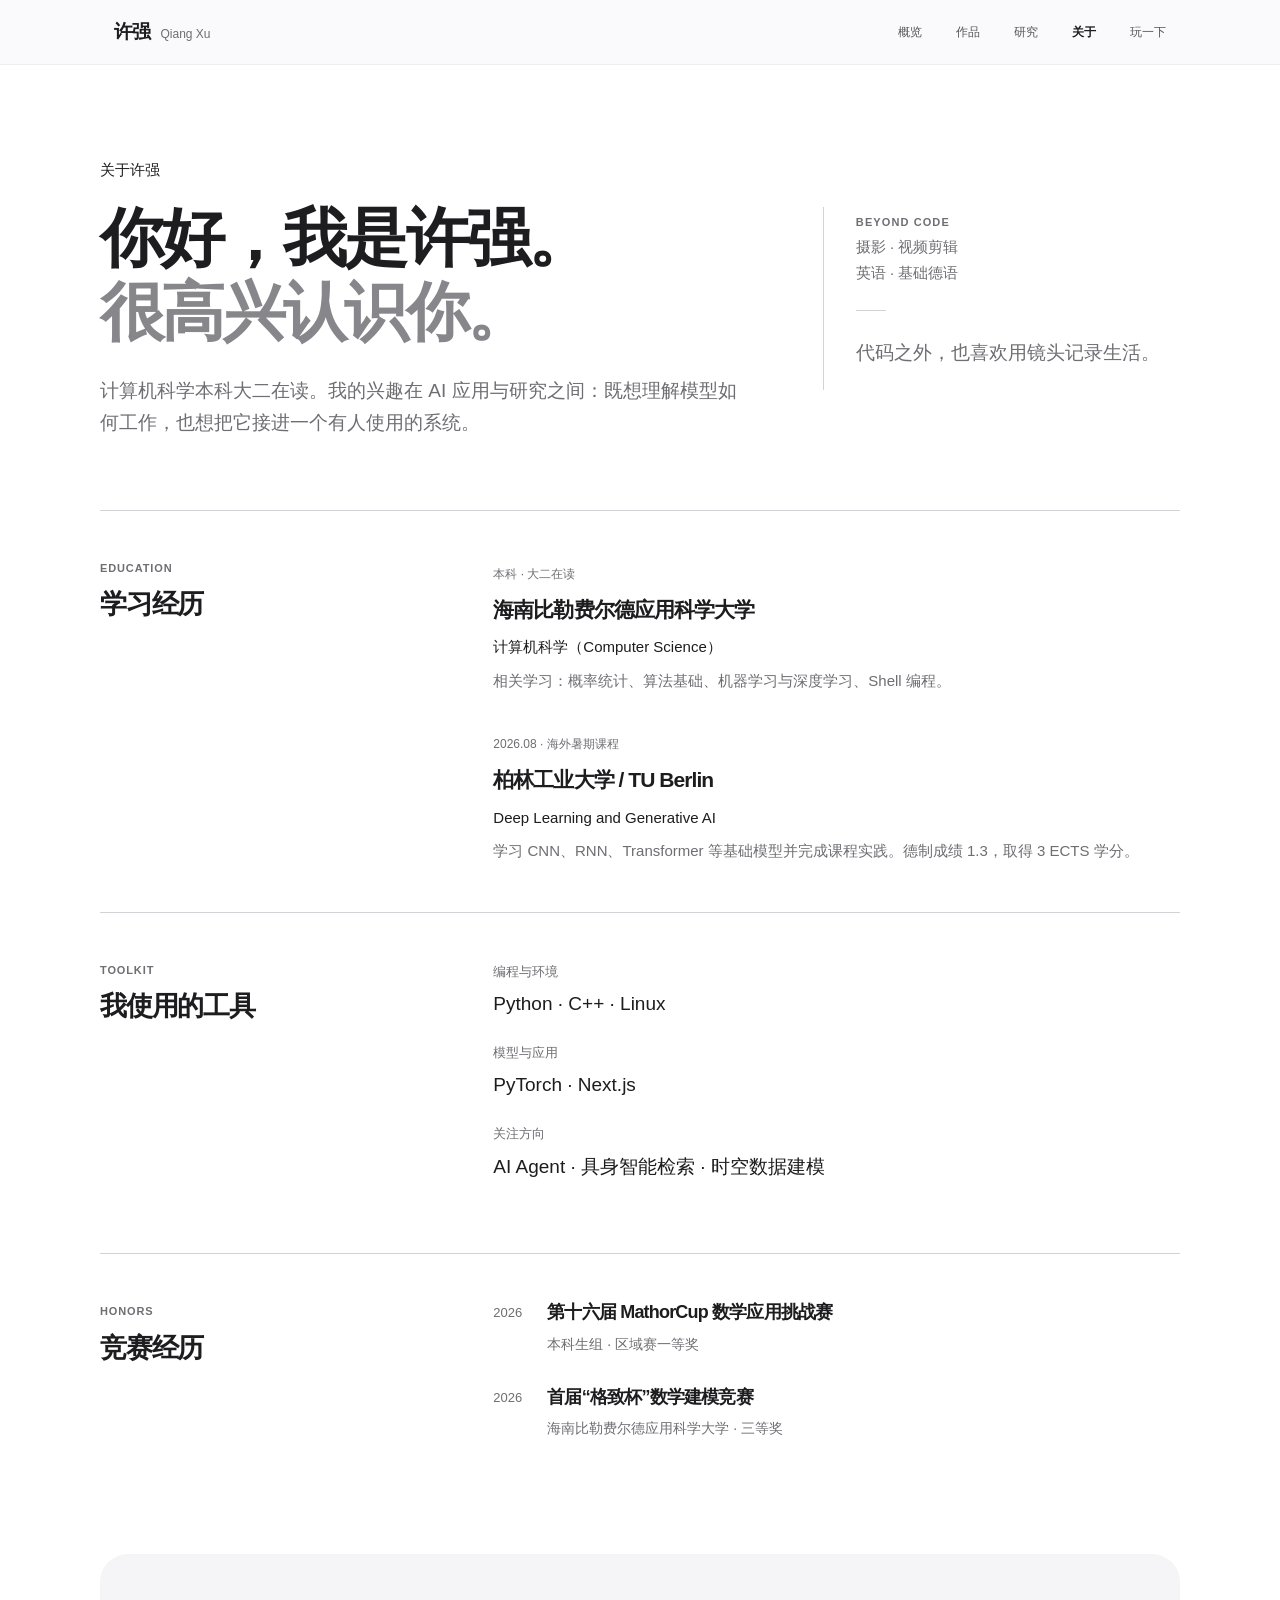
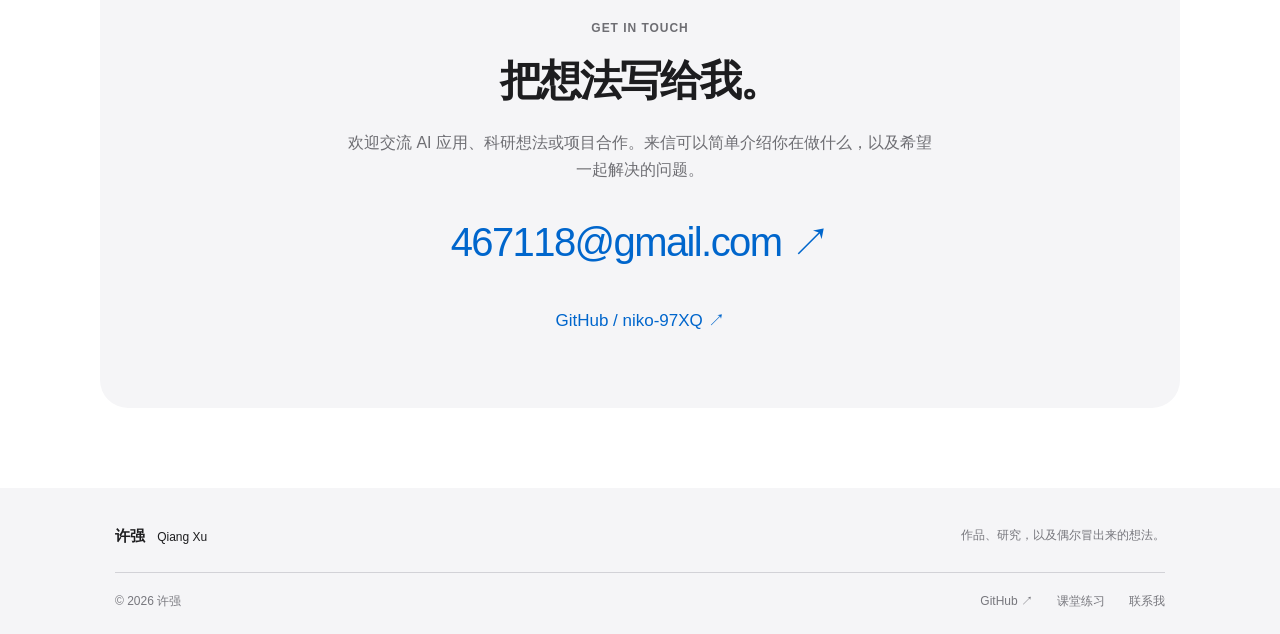
==== about.html @ f62426d3 "Prepare current personal website for Learning HTML submission" ====
<!DOCTYPE html>
<html lang="zh-CN">
<head>
  <meta charset="UTF-8">
  <meta name="viewport" content="width=device-width, initial-scale=1.0">
  <meta name="description" content="许强的教育背景、柏林工业大学暑期课程、数学建模竞赛经历、技术技能与联系方式。">
  <meta name="theme-color" content="#fafafc">
  <meta property="og:title" content="关于我 · 许强 Qiang Xu">
  <meta property="og:description" content="许强的教育背景、柏林工业大学暑期课程、数学建模竞赛经历、技术技能与联系方式。">
  <meta property="og:type" content="website">
  <meta property="og:image" content="https://raw.githubusercontent.com/niko-97XQ/webproject/main/images/og-image.jpg">
  <meta name="twitter:card" content="summary_large_image">
  <title>关于我 · 许强 Qiang Xu</title>
  <link rel="icon" href="favicon-32.png" sizes="32x32">
  <link rel="apple-touch-icon" href="apple-touch-icon.png">
  <link rel="stylesheet" href="style.css">
</head>
<body>
  <a class="skip-link" href="#main">跳到主要内容</a>
  <header id="site-header"></header>
  <main id="main">
<header class="page-heading about-heading"><div><p class="eyebrow">关于许强</p><h1>你好，我是许强。<br><span>很高兴认识你。</span></h1><p>计算机科学本科大二在读。我的兴趣在 AI 应用与研究之间：既想理解模型如何工作，也想把它接进一个有人使用的系统。</p></div><div class="about-note"><span class="eyebrow">BEYOND CODE</span><p>摄影 · 视频剪辑<br>英语 · 基础德语</p><span class="small-rule" aria-hidden="true"></span><p>代码之外，也喜欢用镜头记录生活。</p></div></header>
<section class="about-section" data-reveal><div><p class="eyebrow">EDUCATION</p><h2>学习经历</h2></div><div class="timeline"><article><span class="timeline-date">本科 · 大二在读</span><h3>海南比勒费尔德应用科学大学</h3><p>计算机科学（Computer Science）</p><p class="muted">相关学习：概率统计、算法基础、机器学习与深度学习、Shell 编程。</p></article><article><span class="timeline-date">2026.08 · 海外暑期课程</span><h3>柏林工业大学 / TU Berlin</h3><p lang="en">Deep Learning and Generative AI</p><p class="muted">学习 CNN、RNN、Transformer 等基础模型并完成课程实践。德制成绩 1.3，取得 3 ECTS 学分。</p></article></div></section>
<section class="about-section" data-reveal><div><p class="eyebrow">TOOLKIT</p><h2>我使用的工具</h2></div><dl class="skill-list"><div><dt>编程与环境</dt><dd>Python · C++ · Linux</dd></div><div><dt>模型与应用</dt><dd>PyTorch · Next.js</dd></div><div><dt>关注方向</dt><dd>AI Agent · 具身智能检索 · 时空数据建模</dd></div></dl></section>
<section class="about-section" data-reveal><div><p class="eyebrow">HONORS</p><h2>竞赛经历</h2></div><div class="honors"><article><span class="award-year">2026</span><div><h3>第十六届 MathorCup 数学应用挑战赛</h3><p>本科生组 · 区域赛一等奖</p></div></article><article><span class="award-year">2026</span><div><h3>首届“格致杯”数学建模竞赛</h3><p>海南比勒费尔德应用科学大学 · 三等奖</p></div></article></div></section>
<section class="contact-section" id="contact"><p class="eyebrow">GET IN TOUCH</p><h2>把想法写给我。</h2><p>欢迎交流 AI 应用、科研想法或项目合作。来信可以简单介绍你在做什么，以及希望一起解决的问题。</p><a class="email-link" href="mailto:467118@gmail.com">467118@gmail.com <span aria-hidden="true">↗</span></a><a class="text-link" href="https://github.com/niko-97XQ">GitHub / niko-97XQ ↗</a></section></main>
  <footer id="site-footer"></footer>
  <script src="nav.js" defer></script><script src="motion.js" defer></script>
</body>
</html>
---- style.css ----
/* Web Technologies：所有页面共用一份基础样式，再用 class 区分模块。 */
:root { --ink:#1d1d1f; --muted:#6e6e73; --paper:#fff; --soft:#f5f5f7; --line:#d2d2d7; --blue:#0066cc; --display:-apple-system,BlinkMacSystemFont,"Segoe UI","Microsoft YaHei",sans-serif; --body:-apple-system,BlinkMacSystemFont,"Segoe UI","PingFang SC","Microsoft YaHei",sans-serif; }
* { box-sizing:border-box; }
html { scroll-behavior:smooth; scroll-padding-top:90px; }
body { margin:0; color:var(--ink); background:var(--paper); font-family:var(--body); font-size:16px; line-height:1.7; -webkit-font-smoothing:antialiased; }
button,a { -webkit-tap-highlight-color:transparent; }
a { color:inherit; text-decoration:none; }
button { font:inherit; }
img,svg { max-width:100%; }
img { display:block; height:auto; }
[hidden] { display:none!important; }
h1,h2,h3,p { margin:0; }
h1,h2,h3 { font-family:var(--display); line-height:1.16; letter-spacing:-.045em; font-weight:650; text-wrap:balance; }
ul { margin:0; padding:0; list-style:none; }
:focus-visible { outline:3px solid #0071e3; outline-offset:5px; border-radius:4px; }
::selection { background:#cce5ff; }
.skip-link { position:fixed; top:-80px; left:16px; z-index:100; background:var(--ink); color:#fff; padding:10px 20px; }
.skip-link:focus { top:12px; }
#site-header { position:sticky; top:0; z-index:20; background:rgba(250,250,252,.86); backdrop-filter:blur(22px) saturate(180%); -webkit-backdrop-filter:blur(22px) saturate(180%); border-bottom:1px solid #0000000c; min-height:64px; }
.site-nav { max-width:1100px; margin:auto; padding:0 24px; min-height:64px; display:flex; align-items:center; justify-content:space-between; gap:32px; }
.logo { display:flex; align-items:baseline; gap:10px; font-size:19px; font-weight:650; letter-spacing:-.04em; white-space:nowrap; }
.logo span { font-size:12px; font-weight:400; color:var(--muted); letter-spacing:0; }
.links { display:flex; align-items:center; gap:34px; font-size:12px; }
.links a { min-height:44px; display:flex; align-items:center; color:#55555b; transition:color .2s; }
.links a:hover,.links a[aria-current=page] { color:var(--ink); }
.links a[aria-current=page] { font-weight:650; }
main { width:min(1080px,calc(100% - 64px)); margin-inline:auto; }
.home-page main { width:100%; }
.button { display:inline-flex; justify-content:center; align-items:center; min-height:46px; padding:10px 25px; border-radius:28px; font-size:15px; transition:background .2s,transform .2s; }
.primary { color:white; background:#0071e3; }
.primary:hover { background:#0077ed; transform:translateY(-2px); }
.text-link { display:inline-flex; align-items:center; gap:8px; color:var(--blue); min-height:44px; font-size:17px; }
.text-link:hover { text-decoration:underline; text-underline-offset:4px; }
.text-link span { font-family:Arial,sans-serif; font-size:1.25em; }
.eyebrow { font-size:15px; font-weight:550; letter-spacing:0; margin-bottom:18px; }
.muted,.fine-print { color:var(--muted); }
.fine-print { font-size:12px; margin-top:12px; }
.intro { overflow:hidden; text-align:center; background:linear-gradient(#fafafc,#f5f5f7); padding:72px 24px 54px; }
.intro-name { font-size:18px; font-weight:550; margin-bottom:20px; }
.intro h1 { font-size:clamp(58px,6.9vw,96px); line-height:1.08; letter-spacing:-.065em; font-weight:700; }
.intro h1 span { color:#86868b; }
.intro-summary { font-size:20px; line-height:1.6; color:var(--muted); margin-top:27px; }
.intro-links { display:flex; justify-content:center; align-items:center; gap:28px; margin:26px 0 60px; }
.desktop-object { width:min(880px,94%); margin:0 auto; perspective:1400px; }
.display-frame { width:88%; margin:auto; background:#17181b; padding:12px 12px 15px; border:2px solid #6d6d74; border-bottom:0; border-radius:22px 22px 0 0; box-shadow:0 10px 40px #00000012; transform:rotateX(2deg); transform-origin:bottom; }
.demo-window { border-radius:10px 10px 0 0; overflow:hidden; background:#f2f3f5; text-align:left; }
.window-bar { display:flex; align-items:center; justify-content:space-between; padding:10px 14px; background:#e9e9ed; font-size:9px; color:#5a5a61; }
.window-dots { display:flex; gap:5px; }
.window-dots i { width:6px; height:6px; background:#c5c5ca; border-radius:50%; }
.window-dots i:first-child { background:#f8958d; }.window-dots i:nth-child(2) { background:#e7c875; }.window-dots i:last-child { background:#99cfa0; }
.window-caption { font-size:8px; color:#68686d; }
.demo-workspace { display:grid; grid-template-columns:150px 1fr; min-height:326px; }
.demo-sidebar { display:flex; flex-direction:column; gap:16px; background:#eeeff2; padding:24px 14px; font-size:10px; color:#75757b; }
.demo-app-mark { display:grid; place-items:center; width:34px; height:34px; border-radius:10px; background:#24252a; color:#fff; font-size:18px; font-weight:600; }
.demo-sidebar strong { font-size:13px; color:var(--ink); margin-bottom:6px; }
.demo-selected { color:#0066cc; padding:7px; margin:-7px; border-radius:5px; background:#dce6f5; }
.demo-sidebar small { margin-top:auto; font-size:9px; }
.document-area { padding:16px 24px; }
.document-toolbar { display:flex; justify-content:space-between; align-items:center; font-size:10px; margin-bottom:15px; }
.demo-check { font-size:9px; color:#36804f; }
.document-pair { display:grid; grid-template-columns:1fr 1fr; gap:16px; }
.demo-paper { background:#fff; min-height:237px; padding:23px; box-shadow:0 2px 10px #00000006; }
.paper-label { font-size:8px; letter-spacing:.14em; color:#777; }
.demo-paper h3 { margin:13px 0 18px; font-size:24px; letter-spacing:-.04em; }
.demo-paper p { font-size:8px; color:#777; }.demo-paper strong { display:block; font-size:13px; font-weight:550; }
.document-lines { height:17px; width:90%; margin:12px 0; background:repeating-linear-gradient(to bottom,#e3e5e8 0,#e3e5e8 2px,transparent 2px,transparent 6px); }
.document-status { display:flex; align-items:center; gap:5px; color:#66666b; font-size:8px; margin-top:13px; }.document-status>span:last-child { margin-left:auto; }.check-dot { width:4px; height:4px; background:#4c9c68; border-radius:50%; }
.display-base { height:16px; width:100%; position:relative; border-radius:2px 2px 50% 50% / 2px 2px 12px 12px; background:linear-gradient(#d8dade 0%,#e6e7eb 25%,#a5a7ad 75%,#6a6e75 100%); box-shadow:0 20px 28px -12px #0003; }
.display-base:before { content:""; position:absolute; left:43%; top:0; width:14%; height:5px; border-radius:0 0 8px 8px; background:#b3b5bc; }
/* 电脑屏幕里是真实的个人介绍与项目入口。 */
.personal-workspace { display:grid; grid-template-columns:130px minmax(0,1fr); background:#fbfbfd; }
.desktop-sidebar { display:flex; flex-direction:column; align-items:stretch; gap:4px; padding:25px 14px 20px; background:#eeeff3; font-size:11px; color:#62636b; }
.desktop-monogram { display:grid; place-items:center; width:33px; height:33px; border-radius:10px; background:#25262b; color:#fff; font-size:21px; font-weight:600; margin-bottom:4px; }
.desktop-sidebar>strong { color:#33343a; font-size:12px; margin-bottom:17px; }
.desktop-sidebar a { min-height:44px; padding:10px 8px; border-radius:7px; display:flex; align-items:center; justify-content:space-between; }
.desktop-sidebar a:hover { background:#e1e4ec; color:#1d1d1f; }
.desktop-sidebar .desktop-selected { color:#0066cc; background:#dce6f5; }
.desktop-sidebar small { margin-top:auto; padding-top:24px; font-size:10px; color:#777881; line-height:1.8; }
.desktop-content { padding:25px 28px 22px; min-width:0; }
.desktop-profile { display:flex; align-items:center; justify-content:space-between; gap:16px; }
.desktop-greeting { color:#737681; font-size:9px; letter-spacing:.13em; margin-bottom:8px; }
.desktop-profile h2 { font-size:26px; letter-spacing:-.035em; }
.desktop-bio { font-size:11px; color:#666973; line-height:1.8; margin-top:10px; }
.desktop-profile img { width:65px; height:82px; object-fit:cover; object-position:center 24%; border-radius:13px; flex-shrink:0; }
.desktop-skills { display:flex; align-items:center; gap:7px; padding:13px 0 15px; border-bottom:1px solid #e5e6eb; }
.desktop-skills>span { font-size:9px; padding:3px 9px; border-radius:5px; background:#eeeff3; color:#5b606a; }
.desktop-skills a { margin-left:auto; color:var(--blue); font-size:10px; min-height:44px; display:flex; align-items:center; gap:5px; }
.desktop-project-heading { display:flex; align-items:baseline; justify-content:space-between; padding:16px 0 8px; gap:10px; }
.desktop-project-heading h3 { font-size:13px; letter-spacing:0; }
.desktop-project-heading>span { font-size:9px; color:#777b85; }
.desktop-projects li+li { border-top:1px solid #e9eaf0; }
.desktop-projects a { display:flex; align-items:center; gap:12px; min-height:63px; padding:9px 5px; border-radius:8px; transition:background .2s; }
.desktop-projects a:hover { background:#edf2fa; }
.desktop-project-icon { width:33px; height:33px; flex-shrink:0; border-radius:9px; display:grid; place-items:center; font-size:17px; }
.icon-translate { background:#e1edfc; color:#3974b8; }.icon-agent { background:#e2eee9; color:#49785e; }.icon-brand { background:#ede8e3; color:#79685a; font-family:Georgia,serif; }
.desktop-projects strong { display:block; font-size:12px; font-weight:550; line-height:1.5; }
.desktop-projects small { display:block; font-size:9px; color:#747782; margin-top:3px; }
.desktop-arrow { margin-left:auto; font-size:18px; color:#9699a2; }
@media(max-width:640px) {
  .personal-workspace { grid-template-columns:minmax(0,1fr); }.desktop-sidebar { display:none; }
  .desktop-content { padding:18px 14px 12px; }.desktop-profile { gap:10px; }.desktop-greeting { font-size:8px; }.desktop-profile h2 { font-size:22px; }.desktop-bio { font-size:10px; }.desktop-profile img { width:45px; height:60px; border-radius:10px; }
  .desktop-skills { gap:5px; padding:6px 0; }.desktop-skills>span { font-size:8px; padding:3px 6px; }.desktop-skills a { font-size:9px; }
  .desktop-project-heading { padding-top:13px; }.desktop-project-heading h3 { font-size:12px; }.desktop-project-heading>span { font-size:8px; }
  .desktop-projects a { gap:9px; min-height:64px; padding:9px 0; }.desktop-project-icon { width:29px; height:29px; font-size:15px; }.desktop-projects strong { font-size:11px; }.desktop-projects small { font-size:9px; }
}
.object-caption { color:#76767c; font-size:12px; margin-top:34px; }
.section-block { padding:96px 0; }
.selected-work { max-width:1160px; width:calc(100% - 80px); margin:auto; }
.section-heading { display:flex; align-items:baseline; justify-content:space-between; gap:24px; margin-bottom:36px; }
.section-heading h2 { font-size:40px; }.section-heading .eyebrow { color:var(--muted); }
.work-grid { display:grid; grid-template-columns:1fr 1fr; gap:24px; }
.work-card { border-radius:28px; min-height:590px; overflow:hidden; background:var(--soft); position:relative; transition:transform .4s; }
.work-card:hover { transform:translateY(-5px); }
.work-card-copy { position:relative; z-index:1; padding:46px 42px 0; }
.work-card .eyebrow { font-size:14px; margin-bottom:16px; }
.work-card h3 { font-size:34px; line-height:1.22; }
.work-card-copy>p:not(.eyebrow) { color:var(--muted); font-size:15px; line-height:1.7; margin:17px 0 10px; }
.work-card .text-link { font-size:15px; }
.service-card { background:#edf3f8; }
.translation-art { height:290px; position:relative; width:310px; margin:18px auto -35px; }
.floating-page { position:absolute; width:164px; height:223px; padding:19px; border-radius:6px; background:white; box-shadow:0 16px 35px #141b2b1a; }
.floating-page span { font-size:9px; color:#8a8a90; }.floating-page b { display:block; font-weight:500; font-size:57px; margin:2px 0 10px; line-height:1.3; }.floating-page i { display:block; height:3px; background:#e4e4e8; margin-top:8px; width:95%; }.floating-page i:nth-of-type(2) { width:70%; }.floating-page small { display:block; font-size:9px; margin-top:20px; color:#74747b; }.source-page { top:27px; left:10px; transform:rotate(-12deg); }.target-page { right:7px; top:40px; transform:rotate(10deg); }.target-page b { color:#0071e3; }.translation-check { position:absolute; z-index:2; top:194px; right:20px; border-radius:50%; background:#238747; color:#fff; width:36px; height:36px; display:grid; place-items:center; box-shadow:0 0 0 5px #f5f5f7; }
.conversation-art { display:flex; flex-direction:column; align-items:flex-start; gap:17px; padding:30px 35px 36px; }.message { padding:14px 19px; font-size:15px; border-radius:22px; box-shadow:0 10px 25px #2b4a6610; }.incoming { background:#fff; border-bottom-left-radius:6px; }.outgoing { background:#0071e3; color:#fff; align-self:flex-end; border-bottom-right-radius:6px; }.handover { display:flex; align-items:center; gap:10px; margin:8px auto 0; color:#5b6d80; font-size:12px; }.people-icon { font-size:26px; }.art-caption { font-size:10px; margin:auto; color:#738194; }
.research-feature { background:#f5f5f7; width:calc(100% - 80px); max-width:1160px; margin:0 auto 80px; padding:70px 72px; border-radius:28px; display:grid; grid-template-columns:1.2fr 1fr; align-items:center; gap:48px; }
.research-feature h2 { font-size:43px; line-height:1.2; }.research-feature>div>p:not(.eyebrow) { color:var(--muted); font-size:16px; margin:23px 0 18px; }
.memory-map { position:relative; width:100%; max-width:340px; height:320px; margin:auto; display:grid; place-items:center; }.map-orbit { position:absolute; border:1px solid #d0d2d9; border-radius:50%; width:270px; height:270px; }.orbit-two { width:195px; height:195px; }.map-core { z-index:1; width:124px; height:124px; border-radius:32px; background:linear-gradient(135deg,#fff,#e1e4ec); box-shadow:0 12px 30px #30355412,inset 1px 1px 2px white; display:flex; align-items:center; justify-content:center; flex-direction:column; font-size:28px; font-weight:600; }.map-core span { display:block; font-size:11px; color:#737782; font-weight:400; margin-top:6px; }.map-node { z-index:2; position:absolute; background:#fff; border:1px solid #e8e9ee; box-shadow:0 5px 15px #00000005; padding:8px 15px; border-radius:12px; font-size:12px; color:#707783; }.node-one { left:12%; top:40px; }.node-two { right:0; top:142px; }.node-three { left:11%; bottom:43px; }.memory-map>p { position:absolute; bottom:-20px; font-size:11px; color:#898993; }
.play-section { text-align:center; padding:65px 24px 100px; overflow:hidden; }.play-section>.eyebrow { letter-spacing:.16em; font-size:11px; color:#8a8a90; margin-bottom:23px; }.play-section h2 { font-size:clamp(42px,5vw,64px); line-height:1.16; }.play-description { color:var(--muted); font-size:17px; margin:24px auto 0; }
.nothing-machine { position:relative; width:min(600px,100%); margin:10px auto -20px; }.nothing-drawing { width:100%; display:block; overflow:visible; }
.nothing-toggle { position:absolute; top:29.5%; left:60%; width:11%; height:15%; min-width:44px; min-height:44px; padding:0; border:0; background:transparent; cursor:pointer; z-index:3; }
.nothing-toggle:before { content:""; position:absolute; inset:24% 3%; border-radius:30px; background:#b7b9bf; box-shadow:inset 0 2px 4px #0003,0 1px 0 #fff; transition:background .25s; }
.nothing-toggle>span { position:absolute; width:38%; height:46%; left:8%; top:26%; border-radius:50%; background:linear-gradient(#fff,#e7e8ec); box-shadow:0 1px 3px #0005; transition:transform .28s cubic-bezier(.2,.7,.2,1); }
.nothing-toggle[aria-checked=true]:before { background:#30a65b; }.nothing-toggle[aria-checked=true]>span { transform:translateX(118%); }.nothing-toggle[aria-disabled=true] { cursor:wait; }
.nothing-lid { transform-origin:162px 110px; transition:transform .48s cubic-bezier(.3,.7,.2,1); }
.nothing-arm { transform:translateY(35px) scaleY(.1); transform-origin:207px 146px; opacity:0; transition:transform .55s cubic-bezier(.3,.7,.2,1),opacity .2s; }
.nothing-machine[data-phase=opening] .nothing-lid,.nothing-machine[data-phase=reaching] .nothing-lid,.nothing-machine[data-phase=returning] .nothing-lid { transform:translate(-12px,-39px) rotate(-12deg); }
.nothing-machine[data-phase=reaching] .nothing-arm { transform:translateY(0) scaleY(1); opacity:1; }.nothing-machine[data-phase=returning] .nothing-arm { transform:translateY(20px) scaleY(.1); opacity:0; }
.nothing-machine:not([data-phase=idle]) .nothing-led { fill:#39a260; }.nothing-status { font-size:17px; min-height:29px; }.nothing-counter { font-size:12px; color:var(--muted); margin-top:8px; }.nothing-counter span { font-variant-numeric:tabular-nums; }.small-link { font-size:13px; margin-top:14px; }
.closing { text-align:center; padding:70px 24px; background:var(--soft); }.closing h2 { font-size:32px; margin-bottom:15px; }
#site-footer { padding:35px max(24px,calc((100vw - 1050px)/2)) 22px; background:#f5f5f7; color:#77777d; font-size:12px; }.footer-top { display:flex; align-items:center; justify-content:space-between; padding-bottom:24px; border-bottom:1px solid #d2d2d7; gap:20px; }.footer-name { font-weight:600; color:var(--ink); font-size:15px; }.footer-name span { margin-left:8px; font-weight:400; font-size:12px; }.footer-bottom { display:flex; justify-content:space-between; gap:20px; padding-top:18px; }.footer-bottom>div { display:flex; gap:24px; }.footer-bottom a:hover { color:var(--ink); text-decoration:underline; }
/* 其余课堂页面，使用同一套排版与间距。 */
.page-heading { padding:92px 0 70px; max-width:870px; }.page-heading>.eyebrow { color:var(--muted); font-size:14px; }.page-heading h1 { font-size:clamp(42px,5vw,68px); }.page-heading h1 span { color:#86868b; }.page-heading>p:last-child,.about-heading>div>p:last-child { max-width:660px; margin-top:26px; color:var(--muted); font-size:19px; line-height:1.7; }
.filter-bar { display:flex; flex-wrap:wrap; align-items:center; gap:10px; padding-bottom:35px; }.filter-button { border:1px solid #d2d2d7; border-radius:24px; background:#fff; color:#616167; font-size:14px; padding:10px 20px; min-height:44px; cursor:pointer; }.filter-button[aria-pressed=true] { background:var(--ink); border-color:var(--ink); color:#fff; }.filter-bar p { margin-left:auto; color:var(--muted); font-size:12px; }
.project-list { display:grid; gap:26px; }.project-entry { background:var(--soft); border-radius:28px; padding:54px; display:grid; grid-template-columns:220px 1fr; gap:50px; scroll-margin-top:90px; }.project-side { display:flex; flex-direction:column; align-items:flex-start; }.project-symbol { width:130px; height:130px; border-radius:30px; background:linear-gradient(135deg,#fff,#e3e4e9); display:grid; place-items:center; font-size:36px; color:#45454d; box-shadow:0 10px 30px #00000008; margin-bottom:28px; font-weight:500; }.project-side .eyebrow { font-size:10px; letter-spacing:.05em; color:var(--muted); margin-bottom:10px; }.serif { font-family:Georgia,serif; }.badge { display:inline-block; border-radius:20px; padding:5px 12px; color:#707078; background:#e9e9ed; font-size:11px; }.project-content h2 { font-size:30px; }.project-content .lead { font-size:19px; color:var(--ink); margin:20px 0 12px; }.project-content>p:not(.lead):not(.fine-print) { color:var(--muted); font-size:15px; }.project-facts { display:grid; grid-template-columns:90px 1fr; gap:14px 20px; font-size:14px; margin:30px 0; }.project-facts dt { font-weight:550; }.project-facts dd { margin:0; color:var(--muted); }.tags { display:flex; flex-wrap:wrap; gap:8px; margin:22px 0; }.tags li { color:#6d6d74; border:1px solid #dcdce1; padding:4px 12px; border-radius:20px; font-size:11px; }.end-note { margin:70px 0 90px; padding:0 5%; text-align:center; }.end-note h2 { font-size:30px; }.end-note p { color:var(--muted); margin:18px 0; }
.publication { padding:50px; border-radius:28px; background:var(--soft); }.publication-header { display:flex; gap:20px; align-items:center; justify-content:space-between; margin-bottom:32px; }.publication-header .eyebrow { margin:0; color:var(--muted); font-size:12px; }.accepted { color:#287841; background:#e1eee4; }.publication h2 { max-width:850px; font-size:35px; line-height:1.25; }.publication .authors { color:var(--ink); font-size:14px; margin:22px 0; }.publication>p:not(.authors) { max-width:820px; color:var(--muted); }.research-entry { display:grid; grid-template-columns:1fr 1.3fr; gap:60px; border-top:1px solid #dedee3; padding:40px 0; }.research-entry h3 { font-size:25px; margin:18px 0; }.research-question { font-size:17px; color:var(--ink); }.research-entry>div:last-child>p { color:var(--muted); font-size:15px; margin-bottom:18px; }
.contact-banner { border-radius:28px; background:var(--soft); padding:48px; margin:0 0 80px; display:flex; align-items:center; justify-content:space-between; gap:25px; }.contact-banner .eyebrow { color:var(--muted); font-size:12px; }.contact-banner h2 { font-size:28px; }.contact-banner p:not(.eyebrow) { color:var(--muted); margin-top:15px; font-size:14px; }.contact-banner .button { flex-shrink:0; }
.about-heading { max-width:none; display:grid; grid-template-columns:1.8fr 1fr; gap:80px; align-items:center; }.about-note { border-left:1px solid var(--line); padding-left:32px; color:var(--muted); }.about-note .eyebrow { font-size:11px; letter-spacing:.1em; }.about-note p { font-size:15px; margin-bottom:20px; }.small-rule { display:block; width:30px; height:1px; background:var(--line); margin:25px 0; }.about-section { border-top:1px solid var(--line); padding:48px 0; display:grid; grid-template-columns:1fr 2fr; gap:50px; }.about-section .eyebrow { font-size:11px; letter-spacing:.08em; color:var(--muted); margin-bottom:12px; }.about-section h2 { font-size:27px; }.timeline article+article { margin-top:36px; }.timeline-date { font-size:12px; color:var(--muted); }.timeline h3 { font-size:21px; margin:12px 0; }.timeline p { font-size:15px; margin-top:8px; }.skill-list { margin:0; }.skill-list>div { padding:0 0 22px; }.skill-list dt { color:var(--muted); font-size:13px; }.skill-list dd { margin:5px 0 0; font-size:19px; }.honors article { display:flex; gap:25px; margin-bottom:30px; }.award-year { font-size:13px; color:var(--muted); }.honors h3 { font-size:18px; }.honors p { font-size:14px; color:var(--muted); margin-top:10px; }.contact-section { text-align:center; border-radius:28px; background:var(--soft); padding:64px 30px; margin:35px 0 80px; }.contact-section .eyebrow { font-size:12px; color:var(--muted); letter-spacing:.08em; }.contact-section h2 { font-size:42px; }.contact-section p:not(.eyebrow) { max-width:590px; margin:24px auto; color:var(--muted); }.email-link { display:block; font-size:clamp(23px,4vw,40px); letter-spacing:-.04em; margin:24px 0; color:var(--blue); }.quote-grid { display:grid; grid-template-columns:1fr 1fr; gap:25px; }.quote { padding:40px; border-radius:28px; background:var(--soft); }.quote blockquote { margin:0 0 30px; font-size:25px; }.quote blockquote p+p { margin-top:20px; font-size:19px; color:var(--muted); }.quote footer { font-size:12px; color:var(--muted); }.load-note { padding:12px 24px; font-size:12px; }
@keyframes intro-in { from { opacity:0; transform:translateY(18px); } to { opacity:1; transform:translateY(0); } }
@media (prefers-reduced-motion:no-preference) { .intro-name,.intro h1,.intro-summary,.intro-links { animation:intro-in .85s both; }.intro-summary { animation-delay:.1s; }.intro-links { animation-delay:.18s; }.desktop-object { animation:intro-in 1.1s .25s both; } }
@media(min-width:1600px) { .intro { padding-top:88px; } }
@media(max-width:900px) { .selected-work,.research-feature { width:calc(100% - 48px); }.work-card-copy { padding:35px 28px 0; }.work-card h3 { font-size:28px; }.conversation-art { padding-inline:22px; }.message { font-size:12px; }.research-feature { padding:48px 36px; gap:20px; }.research-feature h2 { font-size:34px; }.project-entry { grid-template-columns:150px 1fr; gap:30px; padding:35px; }.about-heading { gap:40px; }.publication h2 { font-size:30px; }.section-heading h2 { font-size:32px; } }
@media(max-width:640px) {
  html { scroll-padding-top:110px; }body { font-size:15px; }main { width:calc(100% - 40px); }
  #site-header { min-height:94px; }.site-nav { flex-direction:column; justify-content:center; gap:0; padding:8px 20px 2px; }.logo { font-size:17px; }.logo span { font-size:11px; }.links { width:100%; justify-content:space-between; gap:12px; font-size:11px; }.links a { min-height:42px; }
  .intro { padding:50px 16px 38px; }.intro-name { font-size:15px; margin-bottom:19px; }.intro h1 { font-size:58px; }.intro-summary { font-size:16px; margin-top:22px; }.intro-links { gap:20px; margin:25px 0 42px; }.intro-links .button { font-size:13px; padding:10px 20px; }.intro-links .text-link { font-size:14px; }
  .desktop-object { width:100%; }.display-frame { padding:6px 6px 8px; border-radius:12px 12px 0 0; width:95%; }.demo-window { border-radius:6px 6px 0 0; }.window-bar { font-size:7px; padding:8px; }.window-caption { font-size:6px; }.window-dots { gap:3px; }.window-dots i { width:4px; height:4px; }.demo-workspace { grid-template-columns:1fr; min-height:0; }.demo-sidebar { display:none; }.document-area { padding:10px; }.document-toolbar { font-size:8px; margin-bottom:10px; }.demo-check { font-size:7px; }.document-pair { gap:9px; }.demo-paper { padding:12px; min-height:180px; }.paper-label { font-size:6px; }.demo-paper h3 { font-size:19px; margin:10px 0 15px; }.demo-paper p { font-size:6px; }.demo-paper strong { font-size:11px; }.document-lines { margin:8px 0; height:12px; }.document-status { font-size:6px; margin-top:9px; }.display-base { height:10px; }.display-base:before { height:3px; }.object-caption { font-size:10px; margin-top:26px; }
  .selected-work { width:calc(100% - 32px); }.section-block { padding:60px 0; }.section-heading { gap:12px; margin-bottom:24px; }.section-heading h2 { font-size:26px; }.section-heading .text-link { font-size:12px; flex-shrink:0; }.work-grid { grid-template-columns:1fr; gap:18px; }.work-card { min-height:540px; border-radius:22px; }.work-card-copy { padding:32px 30px 0; }.work-card h3 { font-size:31px; }.work-card-copy>p:not(.eyebrow) { font-size:14px; }.translation-art { margin-top:15px; }.conversation-art { padding:30px; }.message { font-size:14px; }.service-card { min-height:520px; }
  .research-feature { width:calc(100% - 32px); border-radius:22px; grid-template-columns:1fr; padding:36px 30px; gap:25px; margin-bottom:35px; }.research-feature h2 { font-size:34px; }.research-feature>div>p:not(.eyebrow) { font-size:14px; }.memory-map { max-width:290px; height:285px; }.map-orbit { width:245px; height:245px; }.orbit-two { width:175px; height:175px; }.memory-map>p { bottom:-13px; }.node-one { left:6%; }.node-three { left:3%; }
  .play-section { padding:50px 16px 65px; }.play-section h2 { font-size:44px; }.play-description { font-size:14px; max-width:270px; }.nothing-machine { margin:5px auto -5px; }.nothing-toggle { left:59%; top:27%; }.nothing-status { font-size:14px; }.closing { padding:48px 20px; }.closing h2 { font-size:25px; }.closing .text-link { font-size:15px; }
  #site-footer { padding:30px 24px 25px; }.footer-top { align-items:flex-start; flex-direction:column; gap:8px; }.footer-bottom { flex-direction:column; gap:10px; }.footer-bottom>div { gap:22px; }
  .page-heading { padding:50px 0 40px; }.page-heading h1 { font-size:43px; }.page-heading>p:last-child,.about-heading>div>p:last-child { font-size:16px; margin-top:20px; }.page-heading>.eyebrow { font-size:12px; }
  .filter-bar { gap:7px; padding-bottom:25px; }.filter-button { padding:10px 15px; font-size:12px; }.filter-bar p { width:100%; margin:3px 0 0; }.project-entry { padding:28px; border-radius:22px; grid-template-columns:1fr; gap:24px; }.project-side { flex-direction:row; align-items:center; flex-wrap:wrap; gap:12px; }.project-symbol { width:64px; height:64px; font-size:23px; border-radius:16px; margin:0 10px 0 0; }.project-side .eyebrow { display:none; }.project-content h2 { font-size:26px; }.project-content .lead { font-size:17px; margin-top:17px; }.project-content>p:not(.lead):not(.fine-print) { font-size:14px; }.project-facts { grid-template-columns:1fr; gap:8px; font-size:13px; }.project-facts dd { margin-bottom:10px; }.end-note { margin:50px 0; }.end-note h2 { font-size:26px; }
  .publication { padding:28px; border-radius:22px; }.publication-header { gap:12px; flex-wrap:wrap; margin-bottom:25px; }.publication h2 { font-size:26px; overflow-wrap:anywhere; }.publication>p { font-size:14px; }.publication .fine-print { font-size:11px; }.research-entry { grid-template-columns:1fr; gap:22px; padding:30px 0; }.research-entry h3 { font-size:24px; }.research-entry>div:last-child>p { font-size:14px; }.section-heading .muted { display:none; }.contact-banner { flex-direction:column; padding:30px; align-items:flex-start; border-radius:22px; margin-bottom:50px; }.contact-banner h2 { font-size:26px; }
  .about-heading { grid-template-columns:1fr; gap:30px; }.about-note { padding-left:20px; }.about-note p:last-child { margin-bottom:0; }.about-section { grid-template-columns:1fr; gap:25px; padding:32px 0; }.about-section h2 { font-size:26px; }.timeline h3 { font-size:20px; }.skill-list dd { font-size:17px; }.honors article { gap:15px; }.honors h3 { font-size:17px; }.contact-section { padding:40px 22px; border-radius:22px; margin:20px 0 50px; }.contact-section h2 { font-size:32px; }.contact-section p:not(.eyebrow) { font-size:14px; }.quote-grid { grid-template-columns:1fr; }.quote { padding:30px; }.quote blockquote { font-size:22px; }
}
@media(prefers-reduced-motion:reduce) { html { scroll-behavior:auto; } *,*::before,*::after { animation:none!important; transition:none!important; }.work-card:hover,.primary:hover { transform:none; } }
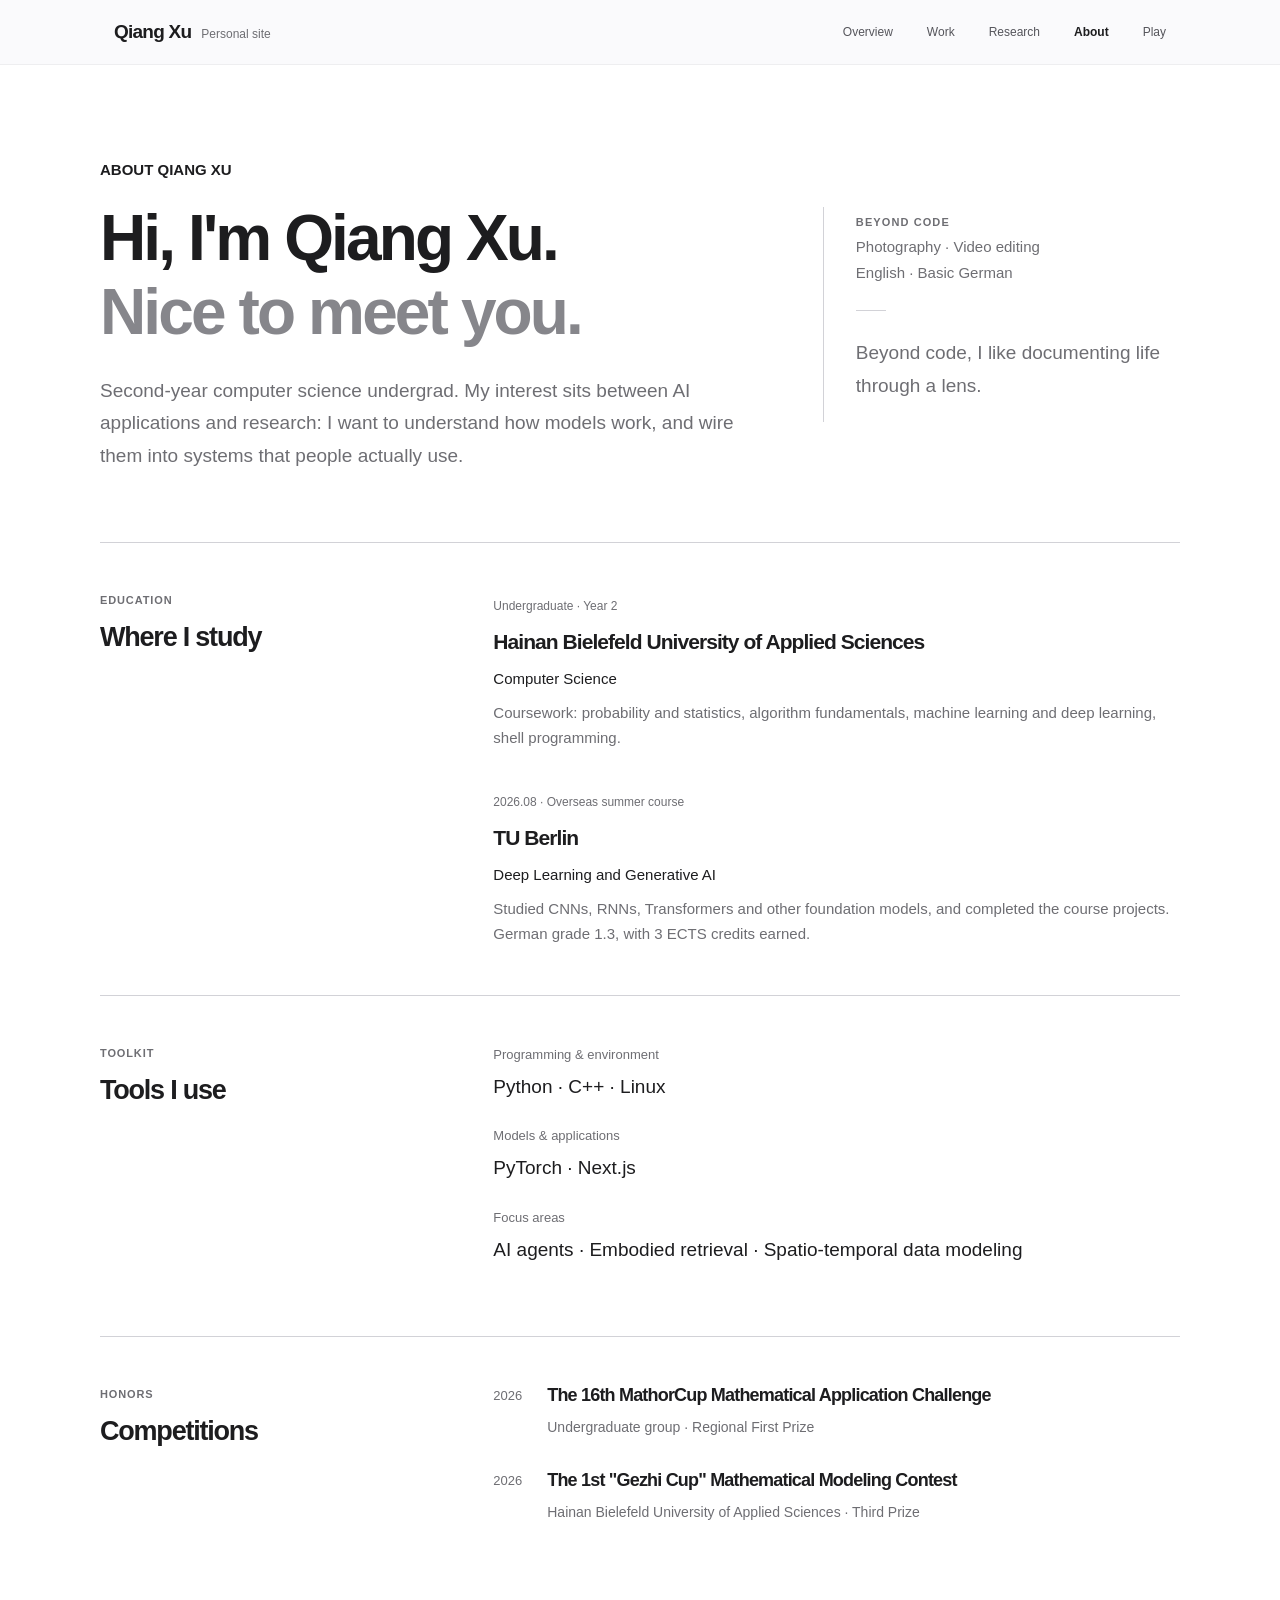
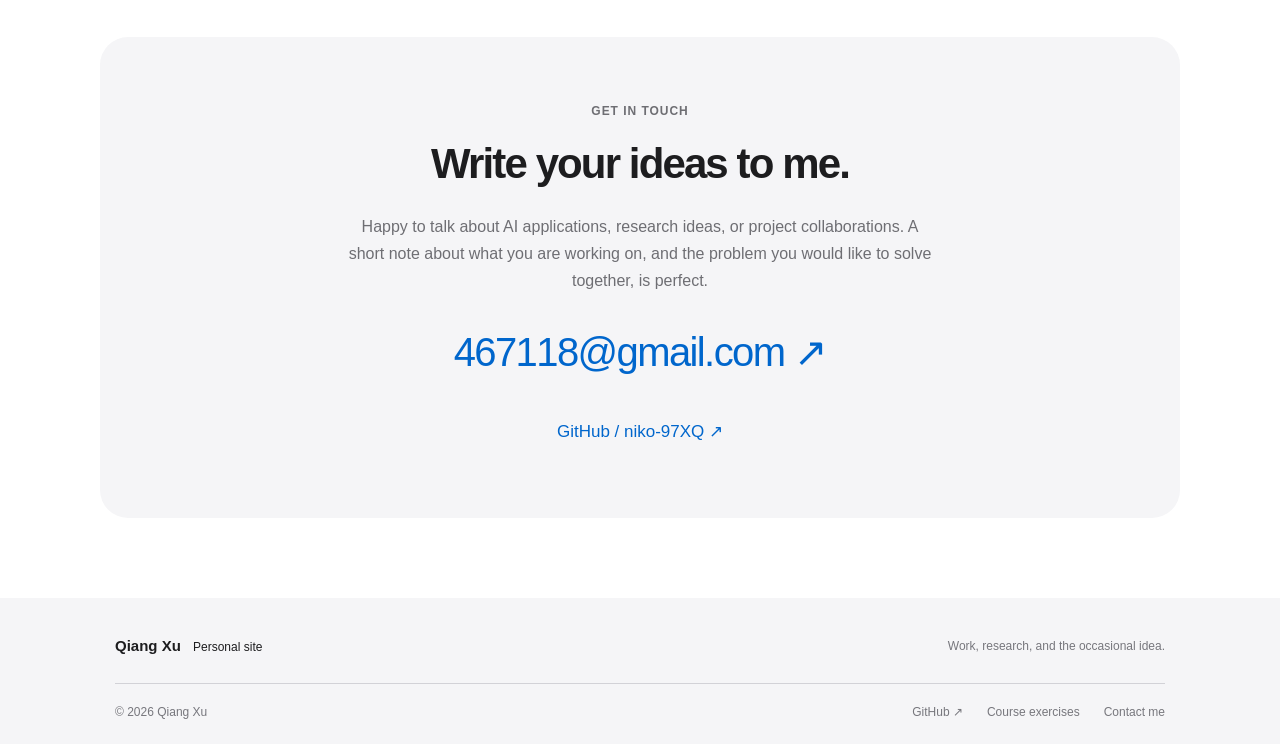
==== commit 5c67d805: "Translate entire site to English and fix og:image URLs - All visible copy, aria labels and code comm" ====
--- a/about.html
+++ b/about.html
@@ -1,29 +1,29 @@
 <!DOCTYPE html>
-<html lang="zh-CN">
+<html lang="en">
 <head>
   <meta charset="UTF-8">
   <meta name="viewport" content="width=device-width, initial-scale=1.0">
-  <meta name="description" content="许强的教育背景、柏林工业大学暑期课程、数学建模竞赛经历、技术技能与联系方式。">
+  <meta name="description" content="Qiang Xu's education, TU Berlin summer course, mathematical modeling competitions, technical skills, and contact information.">
   <meta name="theme-color" content="#fafafc">
-  <meta property="og:title" content="关于我 · 许强 Qiang Xu">
-  <meta property="og:description" content="许强的教育背景、柏林工业大学暑期课程、数学建模竞赛经历、技术技能与联系方式。">
+  <meta property="og:title" content="About · Qiang Xu">
+  <meta property="og:description" content="Qiang Xu's education, TU Berlin summer course, mathematical modeling competitions, technical skills, and contact information.">
   <meta property="og:type" content="website">
-  <meta property="og:image" content="https://raw.githubusercontent.com/niko-97XQ/webproject/main/images/og-image.jpg">
+  <meta property="og:image" content="https://niko-97xq.github.io/my-site/images/og-image.jpg">
   <meta name="twitter:card" content="summary_large_image">
-  <title>关于我 · 许强 Qiang Xu</title>
+  <title>About · Qiang Xu</title>
   <link rel="icon" href="favicon-32.png" sizes="32x32">
   <link rel="apple-touch-icon" href="apple-touch-icon.png">
   <link rel="stylesheet" href="style.css">
 </head>
 <body>
-  <a class="skip-link" href="#main">跳到主要内容</a>
+  <a class="skip-link" href="#main">Skip to main content</a>
   <header id="site-header"></header>
   <main id="main">
-<header class="page-heading about-heading"><div><p class="eyebrow">关于许强</p><h1>你好，我是许强。<br><span>很高兴认识你。</span></h1><p>计算机科学本科大二在读。我的兴趣在 AI 应用与研究之间：既想理解模型如何工作，也想把它接进一个有人使用的系统。</p></div><div class="about-note"><span class="eyebrow">BEYOND CODE</span><p>摄影 · 视频剪辑<br>英语 · 基础德语</p><span class="small-rule" aria-hidden="true"></span><p>代码之外，也喜欢用镜头记录生活。</p></div></header>
-<section class="about-section" data-reveal><div><p class="eyebrow">EDUCATION</p><h2>学习经历</h2></div><div class="timeline"><article><span class="timeline-date">本科 · 大二在读</span><h3>海南比勒费尔德应用科学大学</h3><p>计算机科学（Computer Science）</p><p class="muted">相关学习：概率统计、算法基础、机器学习与深度学习、Shell 编程。</p></article><article><span class="timeline-date">2026.08 · 海外暑期课程</span><h3>柏林工业大学 / TU Berlin</h3><p lang="en">Deep Learning and Generative AI</p><p class="muted">学习 CNN、RNN、Transformer 等基础模型并完成课程实践。德制成绩 1.3，取得 3 ECTS 学分。</p></article></div></section>
-<section class="about-section" data-reveal><div><p class="eyebrow">TOOLKIT</p><h2>我使用的工具</h2></div><dl class="skill-list"><div><dt>编程与环境</dt><dd>Python · C++ · Linux</dd></div><div><dt>模型与应用</dt><dd>PyTorch · Next.js</dd></div><div><dt>关注方向</dt><dd>AI Agent · 具身智能检索 · 时空数据建模</dd></div></dl></section>
-<section class="about-section" data-reveal><div><p class="eyebrow">HONORS</p><h2>竞赛经历</h2></div><div class="honors"><article><span class="award-year">2026</span><div><h3>第十六届 MathorCup 数学应用挑战赛</h3><p>本科生组 · 区域赛一等奖</p></div></article><article><span class="award-year">2026</span><div><h3>首届“格致杯”数学建模竞赛</h3><p>海南比勒费尔德应用科学大学 · 三等奖</p></div></article></div></section>
-<section class="contact-section" id="contact"><p class="eyebrow">GET IN TOUCH</p><h2>把想法写给我。</h2><p>欢迎交流 AI 应用、科研想法或项目合作。来信可以简单介绍你在做什么，以及希望一起解决的问题。</p><a class="email-link" href="mailto:467118@gmail.com">467118@gmail.com <span aria-hidden="true">↗</span></a><a class="text-link" href="https://github.com/niko-97XQ">GitHub / niko-97XQ ↗</a></section></main>
+<header class="page-heading about-heading"><div><p class="eyebrow">ABOUT QIANG XU</p><h1>Hi, I'm Qiang Xu.<br><span>Nice to meet you.</span></h1><p>Second-year computer science undergrad. My interest sits between AI applications and research: I want to understand how models work, and wire them into systems that people actually use.</p></div><div class="about-note"><span class="eyebrow">BEYOND CODE</span><p>Photography · Video editing<br>English · Basic German</p><span class="small-rule" aria-hidden="true"></span><p>Beyond code, I like documenting life through a lens.</p></div></header>
+<section class="about-section" data-reveal><div><p class="eyebrow">EDUCATION</p><h2>Where I study</h2></div><div class="timeline"><article><span class="timeline-date">Undergraduate · Year 2</span><h3>Hainan Bielefeld University of Applied Sciences</h3><p>Computer Science</p><p class="muted">Coursework: probability and statistics, algorithm fundamentals, machine learning and deep learning, shell programming.</p></article><article><span class="timeline-date">2026.08 · Overseas summer course</span><h3>TU Berlin</h3><p>Deep Learning and Generative AI</p><p class="muted">Studied CNNs, RNNs, Transformers and other foundation models, and completed the course projects. German grade 1.3, with 3 ECTS credits earned.</p></article></div></section>
+<section class="about-section" data-reveal><div><p class="eyebrow">TOOLKIT</p><h2>Tools I use</h2></div><dl class="skill-list"><div><dt>Programming &amp; environment</dt><dd>Python · C++ · Linux</dd></div><div><dt>Models &amp; applications</dt><dd>PyTorch · Next.js</dd></div><div><dt>Focus areas</dt><dd>AI agents · Embodied retrieval · Spatio-temporal data modeling</dd></div></dl></section>
+<section class="about-section" data-reveal><div><p class="eyebrow">HONORS</p><h2>Competitions</h2></div><div class="honors"><article><span class="award-year">2026</span><div><h3>The 16th MathorCup Mathematical Application Challenge</h3><p>Undergraduate group · Regional First Prize</p></div></article><article><span class="award-year">2026</span><div><h3>The 1st "Gezhi Cup" Mathematical Modeling Contest</h3><p>Hainan Bielefeld University of Applied Sciences · Third Prize</p></div></article></div></section>
+<section class="contact-section" id="contact"><p class="eyebrow">GET IN TOUCH</p><h2>Write your ideas to me.</h2><p>Happy to talk about AI applications, research ideas, or project collaborations. A short note about what you are working on, and the problem you would like to solve together, is perfect.</p><a class="email-link" href="mailto:467118@gmail.com">467118@gmail.com <span aria-hidden="true">↗</span></a><a class="text-link" href="https://github.com/niko-97XQ">GitHub / niko-97XQ ↗</a></section></main>
   <footer id="site-footer"></footer>
   <script src="nav.js" defer></script><script src="motion.js" defer></script>
 </body>
--- a/style.css
+++ b/style.css
@@ -1,4 +1,4 @@
-/* Web Technologies：所有页面共用一份基础样式，再用 class 区分模块。 */
+/* Web Technologies: shared base styles for all pages; modules are told apart by class. */
 :root { --ink:#1d1d1f; --muted:#6e6e73; --paper:#fff; --soft:#f5f5f7; --line:#d2d2d7; --blue:#0066cc; --display:-apple-system,BlinkMacSystemFont,"Segoe UI","Microsoft YaHei",sans-serif; --body:-apple-system,BlinkMacSystemFont,"Segoe UI","PingFang SC","Microsoft YaHei",sans-serif; }
 * { box-sizing:border-box; }
 html { scroll-behavior:smooth; scroll-padding-top:90px; }
@@ -67,7 +67,7 @@
 .document-status { display:flex; align-items:center; gap:5px; color:#66666b; font-size:8px; margin-top:13px; }.document-status>span:last-child { margin-left:auto; }.check-dot { width:4px; height:4px; background:#4c9c68; border-radius:50%; }
 .display-base { height:16px; width:100%; position:relative; border-radius:2px 2px 50% 50% / 2px 2px 12px 12px; background:linear-gradient(#d8dade 0%,#e6e7eb 25%,#a5a7ad 75%,#6a6e75 100%); box-shadow:0 20px 28px -12px #0003; }
 .display-base:before { content:""; position:absolute; left:43%; top:0; width:14%; height:5px; border-radius:0 0 8px 8px; background:#b3b5bc; }
-/* 电脑屏幕里是真实的个人介绍与项目入口。 */
+/* The computer screen holds the real personal intro and project entries. */
 .personal-workspace { display:grid; grid-template-columns:130px minmax(0,1fr); background:#fbfbfd; }
 .desktop-sidebar { display:flex; flex-direction:column; align-items:stretch; gap:4px; padding:25px 14px 20px; background:#eeeff3; font-size:11px; color:#62636b; }
 .desktop-monogram { display:grid; place-items:center; width:33px; height:33px; border-radius:10px; background:#25262b; color:#fff; font-size:21px; font-weight:600; margin-bottom:4px; }
@@ -137,7 +137,7 @@
 .nothing-machine:not([data-phase=idle]) .nothing-led { fill:#39a260; }.nothing-status { font-size:17px; min-height:29px; }.nothing-counter { font-size:12px; color:var(--muted); margin-top:8px; }.nothing-counter span { font-variant-numeric:tabular-nums; }.small-link { font-size:13px; margin-top:14px; }
 .closing { text-align:center; padding:70px 24px; background:var(--soft); }.closing h2 { font-size:32px; margin-bottom:15px; }
 #site-footer { padding:35px max(24px,calc((100vw - 1050px)/2)) 22px; background:#f5f5f7; color:#77777d; font-size:12px; }.footer-top { display:flex; align-items:center; justify-content:space-between; padding-bottom:24px; border-bottom:1px solid #d2d2d7; gap:20px; }.footer-name { font-weight:600; color:var(--ink); font-size:15px; }.footer-name span { margin-left:8px; font-weight:400; font-size:12px; }.footer-bottom { display:flex; justify-content:space-between; gap:20px; padding-top:18px; }.footer-bottom>div { display:flex; gap:24px; }.footer-bottom a:hover { color:var(--ink); text-decoration:underline; }
-/* 其余课堂页面，使用同一套排版与间距。 */
+/* The remaining course pages share the same typography and spacing. */
 .page-heading { padding:92px 0 70px; max-width:870px; }.page-heading>.eyebrow { color:var(--muted); font-size:14px; }.page-heading h1 { font-size:clamp(42px,5vw,68px); }.page-heading h1 span { color:#86868b; }.page-heading>p:last-child,.about-heading>div>p:last-child { max-width:660px; margin-top:26px; color:var(--muted); font-size:19px; line-height:1.7; }
 .filter-bar { display:flex; flex-wrap:wrap; align-items:center; gap:10px; padding-bottom:35px; }.filter-button { border:1px solid #d2d2d7; border-radius:24px; background:#fff; color:#616167; font-size:14px; padding:10px 20px; min-height:44px; cursor:pointer; }.filter-button[aria-pressed=true] { background:var(--ink); border-color:var(--ink); color:#fff; }.filter-bar p { margin-left:auto; color:var(--muted); font-size:12px; }
 .project-list { display:grid; gap:26px; }.project-entry { background:var(--soft); border-radius:28px; padding:54px; display:grid; grid-template-columns:220px 1fr; gap:50px; scroll-margin-top:90px; }.project-side { display:flex; flex-direction:column; align-items:flex-start; }.project-symbol { width:130px; height:130px; border-radius:30px; background:linear-gradient(135deg,#fff,#e3e4e9); display:grid; place-items:center; font-size:36px; color:#45454d; box-shadow:0 10px 30px #00000008; margin-bottom:28px; font-weight:500; }.project-side .eyebrow { font-size:10px; letter-spacing:.05em; color:var(--muted); margin-bottom:10px; }.serif { font-family:Georgia,serif; }.badge { display:inline-block; border-radius:20px; padding:5px 12px; color:#707078; background:#e9e9ed; font-size:11px; }.project-content h2 { font-size:30px; }.project-content .lead { font-size:19px; color:var(--ink); margin:20px 0 12px; }.project-content>p:not(.lead):not(.fine-print) { color:var(--muted); font-size:15px; }.project-facts { display:grid; grid-template-columns:90px 1fr; gap:14px 20px; font-size:14px; margin:30px 0; }.project-facts dt { font-weight:550; }.project-facts dd { margin:0; color:var(--muted); }.tags { display:flex; flex-wrap:wrap; gap:8px; margin:22px 0; }.tags li { color:#6d6d74; border:1px solid #dcdce1; padding:4px 12px; border-radius:20px; font-size:11px; }.end-note { margin:70px 0 90px; padding:0 5%; text-align:center; }.end-note h2 { font-size:30px; }.end-note p { color:var(--muted); margin:18px 0; }
